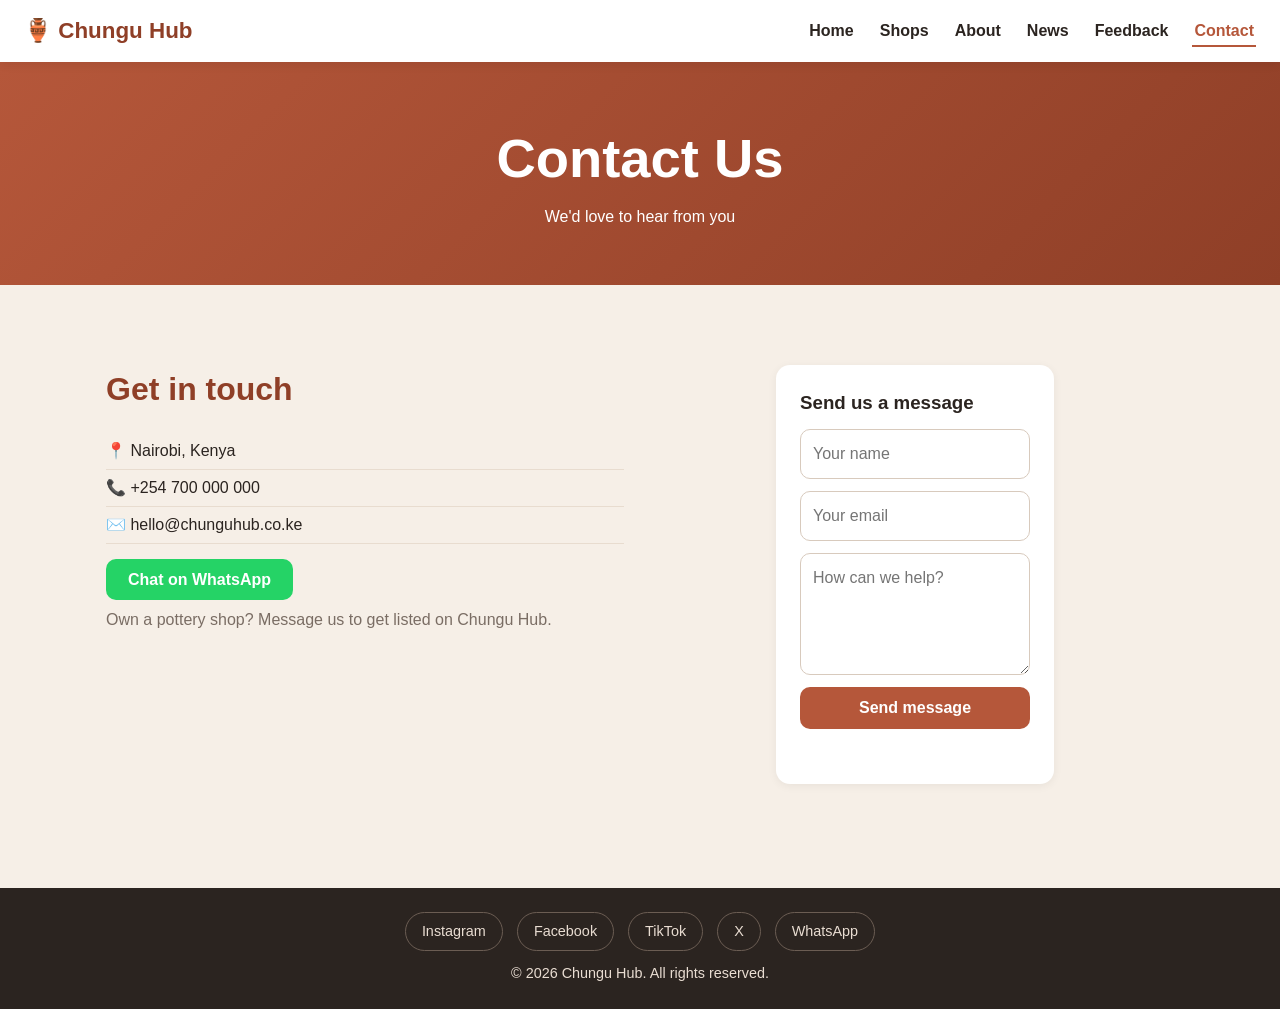
==== contact.html @ b2012869 "First version of Chungu Hub" ====
<!DOCTYPE html>
<html lang="en">
<head>
  <meta charset="UTF-8">
  <meta name="viewport" content="width=device-width, initial-scale=1.0">
  <title>Contact | Chungu Hub</title>
  <link rel="stylesheet" href="css/style.css">
</head>
<body>
  <div id="site-nav"></div>

  <header class="page-banner">
    <h1>Contact Us</h1>
    <p>We'd love to hear from you</p>
  </header>

  <section class="section">
    <div class="container contact-wrap">
      <div>
        <h2 class="section-title left">Get in touch</h2>
        <ul class="info-list">
          <li>📍 Nairobi, Kenya</li>
          <li>📞 +254 700 000 000</li>
          <li>✉️ hello@chunguhub.co.ke</li>
        </ul>
        <a class="btn btn-whatsapp" target="_blank" rel="noopener" href="https://wa.me/254700000000?text=Hello%20Chungu%20Hub">Chat on WhatsApp</a>
        <p class="note">Own a pottery shop? Message us to get listed on Chungu Hub.</p>
      </div>

      <form class="form ajax-form" action="https://formspree.io/f/YOUR_FORM_ID" method="POST">
        <h3>Send us a message</h3>
        <input type="text" name="name" placeholder="Your name" required>
        <input type="email" name="email" placeholder="Your email" required>
        <textarea name="message" rows="4" placeholder="How can we help?" required></textarea>
        <button class="btn btn-call" type="submit">Send message</button>
        <p class="form-status"></p>
      </form>
    </div>
  </section>

  <div id="site-footer"></div>
  <script src="js/layout.js"></script>
  <script src="js/pages.js"></script>
</body>
</html>
---- css/style.css ----
:root {
  --clay: #b5573a;
  --clay-dark: #8f3f27;
  --sand: #f6efe7;
  --ink: #2b2420;
  --muted: #7a6d64;
  --card: #ffffff;
  --radius: 14px;
}

* { box-sizing: border-box; margin: 0; padding: 0; }

body {
  font-family: "Segoe UI", Tahoma, sans-serif;
  background: var(--sand);
  color: var(--ink);
  line-height: 1.5;
}

a { color: inherit; text-decoration: none; }

.site-header {
  background: var(--clay);
  color: #fff;
  text-align: center;
  padding: 48px 20px;
}
.site-header h1 { font-size: 2.2rem; margin-bottom: 8px; }
.site-header.small { padding: 18px 20px; text-align: left; }
.back { font-weight: 600; }

.container { max-width: 1100px; margin: 0 auto; padding: 24px 16px 48px; }

.filters { display: flex; gap: 12px; flex-wrap: wrap; margin-bottom: 12px; }
.filters input, .filters select {
  padding: 12px 14px;
  border: 1px solid #d8cabd;
  border-radius: 10px;
  font-size: 1rem;
  background: #fff;
}
.filters input { flex: 1; min-width: 220px; }

.result-count { color: var(--muted); margin-bottom: 16px; }

.grid {
  display: grid;
  grid-template-columns: repeat(auto-fill, minmax(260px, 1fr));
  gap: 20px;
}

.card {
  background: var(--card);
  border-radius: var(--radius);
  overflow: hidden;
  box-shadow: 0 2px 10px rgba(0,0,0,0.07);
  transition: transform 0.15s, box-shadow 0.15s;
  display: block;
}
.card:hover { transform: translateY(-4px); box-shadow: 0 8px 20px rgba(0,0,0,0.12); }

.card-img, .detail-img {
  background: linear-gradient(135deg, #d98b6a, #b5573a);
  display: flex;
  align-items: center;
  justify-content: center;
  font-size: 3.5rem;
  height: 150px;
  overflow: hidden;
}
.card-img img, .detail-img img { width: 100%; height: 100%; object-fit: cover; }

.card-body { padding: 16px; }
.card-body h3 { margin-bottom: 4px; }
.area-tag {
  display: inline-block;
  background: #f1dccf;
  color: var(--clay-dark);
  font-size: 0.8rem;
  padding: 2px 10px;
  border-radius: 20px;
  margin-bottom: 8px;
}
.card-body p { color: var(--muted); font-size: 0.95rem; }

/* Shop detail page */
.detail-img { height: 260px; border-radius: var(--radius); font-size: 6rem; margin-bottom: 20px; }
.detail h2 { font-size: 1.8rem; margin-bottom: 6px; }
.detail .desc { margin: 12px 0 20px; }
.info-list { list-style: none; margin-bottom: 24px; }
.info-list li { padding: 6px 0; border-bottom: 1px solid #e8dccf; }

.actions { display: flex; gap: 12px; flex-wrap: wrap; margin-bottom: 32px; }
.btn {
  padding: 12px 22px;
  border-radius: 10px;
  font-weight: 600;
  border: none;
  cursor: pointer;
  font-size: 1rem;
}
.btn-call { background: var(--clay); color: #fff; }
.btn-whatsapp { background: #25d366; color: #fff; }
.btn-map { background: #fff; border: 1px solid var(--clay); color: var(--clay-dark); }
.btn:hover { opacity: 0.9; }

.products-title { margin-bottom: 14px; }
.product-list { display: grid; grid-template-columns: repeat(auto-fill, minmax(200px, 1fr)); gap: 14px; }
.product {
  background: #fff;
  border-radius: 12px;
  overflow: hidden;
  box-shadow: 0 2px 8px rgba(0,0,0,0.06);
}
.product-img {
  height: 170px;
  background: linear-gradient(135deg, #d98b6a, #b5573a);
  display: flex;
  align-items: center;
  justify-content: center;
  font-size: 3rem;
  overflow: hidden;
}
.product-img img { width: 100%; height: 100%; object-fit: cover; }
.product-body { padding: 14px; }
.product .price { color: var(--clay-dark); font-weight: 700; margin: 6px 0 10px; }
.product .btn { padding: 8px 14px; font-size: 0.9rem; width: 100%; }

.empty { text-align: center; padding: 40px 0; color: var(--muted); }

.site-footer { text-align: center; padding: 24px; color: var(--muted); font-size: 0.9rem; }
html { scroll-behavior: smooth; }
section[id] { scroll-margin-top: 70px; }

/* Navbar */
.navbar {
  position: sticky; top: 0; z-index: 100;
  display: flex; align-items: center; justify-content: space-between;
  background: #fff; padding: 14px 24px;
  box-shadow: 0 2px 10px rgba(0,0,0,0.08);
}
.brand { font-size: 1.4rem; font-weight: 800; color: var(--clay-dark); }
.nav-links { display: flex; gap: 22px; list-style: none; }
.nav-links a { font-weight: 600; padding: 6px 2px; }
.nav-links a:hover { color: var(--clay); }
.nav-toggle { display: none; background: none; border: none; font-size: 1.8rem; cursor: pointer; }

/* Hero slider */
.hero { position: relative; height: 480px; overflow: hidden; }
.slides, .slide { height: 100%; }
.slide {
  position: absolute; inset: 0; opacity: 0; transition: opacity 0.8s ease;
  display: flex; align-items: center; justify-content: center; text-align: center;
  color: #fff; padding: 20px;
  background-color: var(--clay-dark);
  background-image: linear-gradient(rgba(0,0,0,0.45), rgba(0,0,0,0.45)), var(--bg, none);
  background-size: cover; background-position: center;
}
.slide.active { opacity: 1; z-index: 1; }
.slide-text h1, .slide-text h2 { font-size: clamp(2.6rem, 8vw, 5rem); margin-bottom: 12px; line-height: 1.1; }
.slide-text p { font-size: 1.2rem; margin-bottom: 22px; }
.arrow {
  position: absolute; top: 50%; transform: translateY(-50%); z-index: 5;
  background: rgba(0,0,0,0.35); color: #fff; border: none;
  width: 44px; height: 44px; border-radius: 50%; font-size: 1.2rem; cursor: pointer;
}
.arrow.prev { left: 14px; } .arrow.next { right: 14px; }
.arrow:hover { background: rgba(0,0,0,0.6); }
.dots { position: absolute; bottom: 16px; left: 0; right: 0; z-index: 5; display: flex; justify-content: center; gap: 8px; }
.dots button { width: 12px; height: 12px; border-radius: 50%; border: none; background: rgba(255,255,255,0.5); cursor: pointer; }
.dots button.active { background: #fff; }

/* Sections */
.section { padding: 56px 0; }
.section.alt { background: #efe4d8; }
.section-title { text-align: center; font-size: 2rem; margin-bottom: 20px; color: var(--clay-dark); }
.section-title.left { text-align: left; }
.section-intro { max-width: 700px; margin: 0 auto 30px; text-align: center; color: var(--muted); }
.features { display: grid; grid-template-columns: repeat(auto-fit, minmax(220px, 1fr)); gap: 20px; }
.feature { background: #fff; border-radius: var(--radius); padding: 24px; text-align: center; box-shadow: 0 2px 10px rgba(0,0,0,0.06); }
.feature span { font-size: 2.2rem; }

/* News */
.news-grid { display: grid; grid-template-columns: repeat(auto-fill, minmax(260px, 1fr)); gap: 20px; }
.news-card { background: #fff; border-radius: var(--radius); padding: 20px; box-shadow: 0 2px 10px rgba(0,0,0,0.06); }
.news-card h3 { margin: 6px 0 2px; }
.news-card small { color: var(--muted); }
.news-card p { margin-top: 8px; color: var(--muted); }

/* Feedback + forms */
.testimonials { display: grid; grid-template-columns: repeat(auto-fit, minmax(260px, 1fr)); gap: 16px; margin-bottom: 32px; }
.quote { background: #fff; border-left: 5px solid var(--clay); border-radius: 10px; padding: 16px 18px; }
.quote footer { margin-top: 8px; color: var(--muted); font-size: 0.9rem; }
.form { background: #fff; border-radius: var(--radius); padding: 24px; max-width: 560px; margin: 0 auto; display: flex; flex-direction: column; gap: 12px; box-shadow: 0 2px 10px rgba(0,0,0,0.06); }
.form input, .form select, .form textarea { padding: 12px; border: 1px solid #d8cabd; border-radius: 10px; font: inherit; }
.form-status { color: var(--clay-dark); font-size: 0.95rem; min-height: 1.2em; }
.contact-wrap { display: grid; grid-template-columns: repeat(auto-fit, minmax(280px, 1fr)); gap: 32px; align-items: start; }
.note { margin-top: 16px; color: var(--muted); }

/* Footer socials */
.site-footer { background: var(--ink); color: #e9ddd2; }
.socials { display: flex; justify-content: center; flex-wrap: wrap; gap: 14px; margin-bottom: 12px; }
.socials a { padding: 8px 16px; border: 1px solid #6b5d53; border-radius: 20px; }
.socials a:hover { background: var(--clay); border-color: var(--clay); }

/* Mobile */
@media (max-width: 760px) {
  .nav-toggle { display: block; }
  .nav-links {
    display: none; position: absolute; top: 100%; left: 0; right: 0;
    background: #fff; flex-direction: column; gap: 0; padding: 8px 24px 16px;
    box-shadow: 0 8px 12px rgba(0,0,0,0.08);
  }
  .nav-links.open { display: flex; }
  .nav-links a { display: block; padding: 10px 0; }
  .hero { height: 400px; }
}
.nav-links a.active { color: var(--clay); border-bottom: 2px solid var(--clay); }

.page-banner {
  background: linear-gradient(135deg, var(--clay), var(--clay-dark));
  color: #fff;
  text-align: center;
  padding: 56px 20px;
}
.page-banner h1 { font-size: clamp(2.2rem, 6vw, 3.4rem); margin-bottom: 6px; }
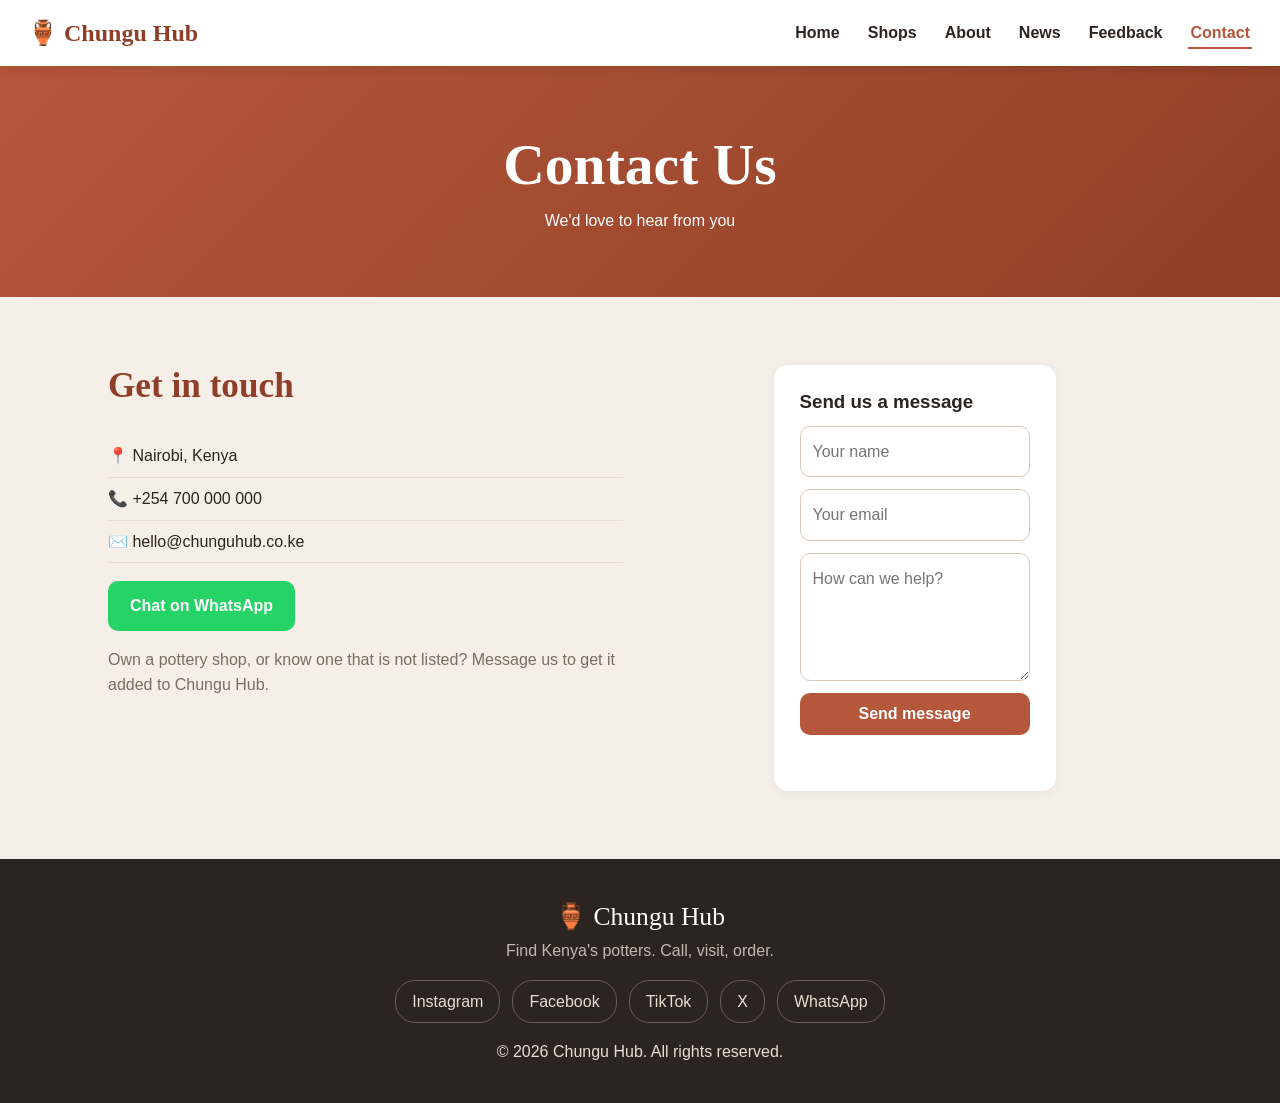
==== commit 6ae8327d: "Update project files and add new features" ====
--- a/contact.html
+++ b/contact.html
@@ -24,7 +24,7 @@
           <li>✉️ hello@chunguhub.co.ke</li>
         </ul>
         <a class="btn btn-whatsapp" target="_blank" rel="noopener" href="https://wa.me/254700000000?text=Hello%20Chungu%20Hub">Chat on WhatsApp</a>
-        <p class="note">Own a pottery shop? Message us to get listed on Chungu Hub.</p>
+        <p class="note">Own a pottery shop, or know one that is not listed? Message us to get it added to Chungu Hub.</p>
       </div>
 
       <form class="form ajax-form" action="https://formspree.io/f/YOUR_FORM_ID" method="POST">
--- a/css/style.css
+++ b/css/style.css
@@ -1,226 +1,316 @@
 :root {
   --clay: #b5573a;
   --clay-dark: #8f3f27;
+  --clay-deep: #3b1a10;
   --sand: #f6efe7;
+  --sand-2: #efe4d8;
   --ink: #2b2420;
   --muted: #7a6d64;
   --card: #ffffff;
   --radius: 14px;
+  --serif: Georgia, "Times New Roman", serif;
 }
 
 * { box-sizing: border-box; margin: 0; padding: 0; }
+html { scroll-behavior: smooth; }
 
 body {
   font-family: "Segoe UI", Tahoma, sans-serif;
   background: var(--sand);
   color: var(--ink);
-  line-height: 1.5;
+  line-height: 1.6;
 }
 
 a { color: inherit; text-decoration: none; }
-
-.site-header {
-  background: var(--clay);
-  color: #fff;
-  text-align: center;
-  padding: 48px 20px;
-}
-.site-header h1 { font-size: 2.2rem; margin-bottom: 8px; }
-.site-header.small { padding: 18px 20px; text-align: left; }
-.back { font-weight: 600; }
-
-.container { max-width: 1100px; margin: 0 auto; padding: 24px 16px 48px; }
-
-.filters { display: flex; gap: 12px; flex-wrap: wrap; margin-bottom: 12px; }
-.filters input, .filters select {
-  padding: 12px 14px;
-  border: 1px solid #d8cabd;
-  border-radius: 10px;
-  font-size: 1rem;
-  background: #fff;
-}
-.filters input { flex: 1; min-width: 220px; }
-
-.result-count { color: var(--muted); margin-bottom: 16px; }
-
-.grid {
-  display: grid;
-  grid-template-columns: repeat(auto-fill, minmax(260px, 1fr));
-  gap: 20px;
-}
-
-.card {
-  background: var(--card);
-  border-radius: var(--radius);
-  overflow: hidden;
-  box-shadow: 0 2px 10px rgba(0,0,0,0.07);
-  transition: transform 0.15s, box-shadow 0.15s;
-  display: block;
-}
-.card:hover { transform: translateY(-4px); box-shadow: 0 8px 20px rgba(0,0,0,0.12); }
-
-.card-img, .detail-img {
-  background: linear-gradient(135deg, #d98b6a, #b5573a);
-  display: flex;
-  align-items: center;
-  justify-content: center;
-  font-size: 3.5rem;
-  height: 150px;
-  overflow: hidden;
-}
-.card-img img, .detail-img img { width: 100%; height: 100%; object-fit: cover; }
-
-.card-body { padding: 16px; }
-.card-body h3 { margin-bottom: 4px; }
-.area-tag {
+h1, h2, h3 { line-height: 1.2; }
+code { background: #f1dccf; padding: 1px 6px; border-radius: 6px; font-size: 0.9em; }
+
+/* ---------- Navbar (pinned to the top) ---------- */
+#site-nav { position: sticky; top: 0; z-index: 1000; }
+.navbar {
+  display: flex; align-items: center; justify-content: space-between;
+  background: rgba(255,255,255,0.97); backdrop-filter: blur(6px);
+  padding: 14px 28px;
+  box-shadow: 0 2px 12px rgba(0,0,0,0.1);
+}
+.brand { font-family: var(--serif); font-size: 1.5rem; font-weight: 700; color: var(--clay-dark); }
+.nav-links { display: flex; gap: 24px; list-style: none; }
+.nav-links a { font-weight: 600; padding: 6px 2px; border-bottom: 2px solid transparent; }
+.nav-links a:hover { color: var(--clay); }
+.nav-links a.active { color: var(--clay); border-bottom-color: var(--clay); }
+.nav-toggle { display: none; background: none; border: none; font-size: 1.8rem; cursor: pointer; }
+
+/* ---------- Buttons ---------- */
+.btn {
   display: inline-block;
-  background: #f1dccf;
-  color: var(--clay-dark);
-  font-size: 0.8rem;
-  padding: 2px 10px;
-  border-radius: 20px;
-  margin-bottom: 8px;
-}
-.card-body p { color: var(--muted); font-size: 0.95rem; }
-
-/* Shop detail page */
-.detail-img { height: 260px; border-radius: var(--radius); font-size: 6rem; margin-bottom: 20px; }
-.detail h2 { font-size: 1.8rem; margin-bottom: 6px; }
-.detail .desc { margin: 12px 0 20px; }
-.info-list { list-style: none; margin-bottom: 24px; }
-.info-list li { padding: 6px 0; border-bottom: 1px solid #e8dccf; }
-
-.actions { display: flex; gap: 12px; flex-wrap: wrap; margin-bottom: 32px; }
-.btn {
-  padding: 12px 22px;
-  border-radius: 10px;
-  font-weight: 600;
-  border: none;
-  cursor: pointer;
-  font-size: 1rem;
-}
+  padding: 12px 22px; border-radius: 10px; border: none;
+  font-weight: 600; font-size: 1rem; font-family: inherit; cursor: pointer;
+  transition: transform 0.15s, opacity 0.15s;
+}
+.btn:hover { opacity: 0.92; transform: translateY(-1px); }
 .btn-call { background: var(--clay); color: #fff; }
 .btn-whatsapp { background: #25d366; color: #fff; }
-.btn-map { background: #fff; border: 1px solid var(--clay); color: var(--clay-dark); }
-.btn:hover { opacity: 0.9; }
-
-.products-title { margin-bottom: 14px; }
-.product-list { display: grid; grid-template-columns: repeat(auto-fill, minmax(200px, 1fr)); gap: 14px; }
-.product {
-  background: #fff;
-  border-radius: 12px;
-  overflow: hidden;
-  box-shadow: 0 2px 8px rgba(0,0,0,0.06);
-}
-.product-img {
-  height: 170px;
-  background: linear-gradient(135deg, #d98b6a, #b5573a);
-  display: flex;
-  align-items: center;
-  justify-content: center;
-  font-size: 3rem;
-  overflow: hidden;
-}
-.product-img img { width: 100%; height: 100%; object-fit: cover; }
-.product-body { padding: 14px; }
-.product .price { color: var(--clay-dark); font-weight: 700; margin: 6px 0 10px; }
-.product .btn { padding: 8px 14px; font-size: 0.9rem; width: 100%; }
-
-.empty { text-align: center; padding: 40px 0; color: var(--muted); }
-
-.site-footer { text-align: center; padding: 24px; color: var(--muted); font-size: 0.9rem; }
-html { scroll-behavior: smooth; }
-section[id] { scroll-margin-top: 70px; }
-
-/* Navbar */
-.navbar {
-  position: sticky; top: 0; z-index: 100;
-  display: flex; align-items: center; justify-content: space-between;
-  background: #fff; padding: 14px 24px;
-  box-shadow: 0 2px 10px rgba(0,0,0,0.08);
-}
-.brand { font-size: 1.4rem; font-weight: 800; color: var(--clay-dark); }
-.nav-links { display: flex; gap: 22px; list-style: none; }
-.nav-links a { font-weight: 600; padding: 6px 2px; }
-.nav-links a:hover { color: var(--clay); }
-.nav-toggle { display: none; background: none; border: none; font-size: 1.8rem; cursor: pointer; }
-
-/* Hero slider */
-.hero { position: relative; height: 480px; overflow: hidden; }
+.btn-outline { background: #fff; border: 1px solid var(--clay); color: var(--clay-dark); }
+.btn-light { background: #fff; color: var(--clay-dark); }
+.btn-ghost { background: transparent; border: 2px solid #fff; color: #fff; padding: 10px 20px; }
+.btn-google { background: #fff; border: 1px solid #d8cabd; color: var(--ink); width: 100%; }
+
+/* ---------- Hero slider ---------- */
+.hero { position: relative; height: 620px; overflow: hidden; background: var(--clay-deep); }
 .slides, .slide { height: 100%; }
 .slide {
-  position: absolute; inset: 0; opacity: 0; transition: opacity 0.8s ease;
+  position: absolute; inset: 0; opacity: 0; transition: opacity 0.9s ease;
   display: flex; align-items: center; justify-content: center; text-align: center;
-  color: #fff; padding: 20px;
-  background-color: var(--clay-dark);
-  background-image: linear-gradient(rgba(0,0,0,0.45), rgba(0,0,0,0.45)), var(--bg, none);
+  color: #fff; padding: 20px; overflow: hidden;
+}
+.slide::before {
+  content: ""; position: absolute; inset: 0;
+  background-image: linear-gradient(rgba(20,8,4,0.35), rgba(20,8,4,0.6)), var(--bg), var(--fallback);
   background-size: cover; background-position: center;
 }
 .slide.active { opacity: 1; z-index: 1; }
-.slide-text h1, .slide-text h2 { font-size: clamp(2.6rem, 8vw, 5rem); margin-bottom: 12px; line-height: 1.1; }
-.slide-text p { font-size: 1.2rem; margin-bottom: 22px; }
+.slide.active::before { animation: zoom 10s ease-out forwards; }
+@keyframes zoom { from { transform: scale(1); } to { transform: scale(1.1); } }
+.slide-text { position: relative; max-width: 820px; animation: rise 0.9s ease both; }
+.slide.active .slide-text { animation: rise 0.9s ease both; }
+@keyframes rise { from { opacity: 0; transform: translateY(24px); } to { opacity: 1; transform: none; } }
+.kicker {
+  display: inline-block; letter-spacing: 3px; text-transform: uppercase; font-size: 0.85rem;
+  border: 1px solid rgba(255,255,255,0.7); padding: 6px 14px; border-radius: 30px; margin-bottom: 18px;
+}
+.slide-text h1, .slide-text h2 {
+  font-family: var(--serif); font-size: clamp(3rem, 10vw, 6.5rem);
+  margin-bottom: 14px; text-shadow: 0 4px 20px rgba(0,0,0,0.4);
+}
+.slide-text h2 { font-size: clamp(2.4rem, 8vw, 5rem); }
+.slide-text p { font-size: clamp(1.05rem, 2.4vw, 1.4rem); margin-bottom: 26px; }
+.hero-btns { display: flex; gap: 12px; justify-content: center; flex-wrap: wrap; }
+
 .arrow {
   position: absolute; top: 50%; transform: translateY(-50%); z-index: 5;
   background: rgba(0,0,0,0.35); color: #fff; border: none;
-  width: 44px; height: 44px; border-radius: 50%; font-size: 1.2rem; cursor: pointer;
-}
-.arrow.prev { left: 14px; } .arrow.next { right: 14px; }
+  width: 48px; height: 48px; border-radius: 50%; font-size: 1.2rem; cursor: pointer;
+}
+.arrow.prev { left: 16px; } .arrow.next { right: 16px; }
 .arrow:hover { background: rgba(0,0,0,0.6); }
-.dots { position: absolute; bottom: 16px; left: 0; right: 0; z-index: 5; display: flex; justify-content: center; gap: 8px; }
-.dots button { width: 12px; height: 12px; border-radius: 50%; border: none; background: rgba(255,255,255,0.5); cursor: pointer; }
-.dots button.active { background: #fff; }
-
-/* Sections */
-.section { padding: 56px 0; }
-.section.alt { background: #efe4d8; }
-.section-title { text-align: center; font-size: 2rem; margin-bottom: 20px; color: var(--clay-dark); }
+.dots { position: absolute; bottom: 20px; left: 0; right: 0; z-index: 5; display: flex; justify-content: center; gap: 10px; }
+.dots button { width: 12px; height: 12px; border-radius: 50%; border: none; background: rgba(255,255,255,0.5); cursor: pointer; transition: width 0.3s; }
+.dots button.active { background: #fff; width: 32px; border-radius: 8px; }
+
+/* ---------- Stats ---------- */
+.stats {
+  display: grid; grid-template-columns: repeat(auto-fit, minmax(150px, 1fr));
+  background: var(--clay-dark); color: #fff; text-align: center;
+}
+.stat { padding: 26px 12px; border-right: 1px solid rgba(255,255,255,0.15); }
+.stat:last-child { border-right: none; }
+.stat strong { display: block; font-family: var(--serif); font-size: 2.2rem; }
+.stat span { opacity: 0.85; font-size: 0.95rem; }
+
+/* ---------- Layout ---------- */
+.container { max-width: 1100px; margin: 0 auto; padding: 0 18px; }
+.section { padding: 68px 0; }
+.section.alt { background: var(--sand-2); }
+.section-title { text-align: center; font-family: var(--serif); font-size: 2.2rem; margin-bottom: 28px; color: var(--clay-dark); }
 .section-title.left { text-align: left; }
-.section-intro { max-width: 700px; margin: 0 auto 30px; text-align: center; color: var(--muted); }
+.eyebrow { display: block; text-transform: uppercase; letter-spacing: 2px; font-size: 0.8rem; color: var(--clay); font-weight: 700; margin-bottom: 8px; }
+.eyebrow.center { text-align: center; }
+.display { font-family: var(--serif); font-size: clamp(1.8rem, 4vw, 2.6rem); color: var(--clay-dark); margin-bottom: 16px; }
+.split { display: grid; grid-template-columns: 1fr 1fr; gap: 44px; align-items: center; }
+.split p { margin-bottom: 14px; color: #4a3f39; }
+.split .btn { margin-top: 8px; }
+.split.reverse > :first-child { order: 0; }
+
+/* Image boxes: real photo on top, colour fallback underneath */
+.img-box {
+  border-radius: var(--radius); min-height: 280px;
+  background-image: var(--img), var(--fallback, linear-gradient(135deg,#d98b6a,#b5573a));
+  background-size: cover; background-position: center;
+  display: flex; align-items: center; justify-content: center;
+  font-size: 5rem; box-shadow: 0 10px 30px rgba(59,26,16,0.2);
+}
+.img-box.tall { min-height: 380px; }
+
+/* Categories */
+.tiles { display: grid; grid-template-columns: repeat(auto-fit, minmax(220px, 1fr)); gap: 18px; }
+.tile {
+  position: relative; border-radius: var(--radius); overflow: hidden; color: #fff;
+  min-height: 220px; padding: 22px; display: flex; flex-direction: column; justify-content: flex-end;
+  background-image: linear-gradient(transparent 20%, rgba(20,8,4,0.7)), var(--img), var(--fallback);
+  background-size: cover; background-position: center;
+  transition: transform 0.2s, box-shadow 0.2s;
+}
+.tile:hover { transform: translateY(-5px); box-shadow: 0 12px 26px rgba(0,0,0,0.25); }
+.tile-icon { font-size: 2rem; margin-bottom: auto; }
+.tile h3 { font-family: var(--serif); font-size: 1.3rem; }
+.tile p { opacity: 0.9; font-size: 0.95rem; }
+
+/* Steps */
+.steps { display: grid; grid-template-columns: repeat(auto-fit, minmax(240px, 1fr)); gap: 22px; }
+.step { background: #fff; border-radius: var(--radius); padding: 28px 24px; text-align: center; box-shadow: 0 2px 12px rgba(0,0,0,0.06); }
+.step b { display: inline-flex; width: 46px; height: 46px; border-radius: 50%; background: var(--clay); color: #fff; align-items: center; justify-content: center; font-size: 1.3rem; margin-bottom: 12px; }
+.step p { color: var(--muted); }
+
+/* Quote banner */
+.quote-banner {
+  padding: 100px 20px; text-align: center; color: #fff;
+  background-image: linear-gradient(rgba(20,8,4,0.55), rgba(20,8,4,0.7)), var(--img), var(--fallback);
+  background-size: cover; background-position: center; background-attachment: fixed;
+}
+.quote-banner blockquote { max-width: 780px; margin: 0 auto; font-family: var(--serif); font-size: clamp(1.5rem, 4vw, 2.3rem); font-style: italic; }
+
+.cta { text-align: center; max-width: 640px; }
+.cta p { color: var(--muted); margin-bottom: 20px; }
+
+/* ---------- Page banner & back buttons ---------- */
+.page-banner {
+  background: linear-gradient(135deg, var(--clay), var(--clay-dark));
+  color: #fff; text-align: center; padding: 64px 20px;
+}
+.page-banner.banner-img {
+  background-image: linear-gradient(rgba(20,8,4,0.5), rgba(20,8,4,0.6)), var(--img), var(--fallback);
+  background-size: cover; background-position: center;
+}
+.page-banner h1 { font-family: var(--serif); font-size: clamp(2.2rem, 6vw, 3.6rem); margin-bottom: 8px; }
+
+.back-btn {
+  display: inline-flex; align-items: center; gap: 6px;
+  background: #fff; border: 1px solid var(--clay); color: var(--clay-dark);
+  padding: 9px 18px; border-radius: 30px; font-weight: 600; margin-bottom: 22px;
+  transition: background 0.15s, color 0.15s;
+}
+.back-btn:hover { background: var(--clay); color: #fff; }
+.back-btn.bottom { margin: 30px 0 0; }
+
+/* ---------- Shops list ---------- */
+.filters { display: flex; gap: 12px; flex-wrap: wrap; align-items: center; margin-bottom: 12px; }
+.filters input[type="search"], .filters select {
+  padding: 12px 14px; border: 1px solid #d8cabd; border-radius: 10px; font-size: 1rem; background: #fff; font-family: inherit;
+}
+.filters input[type="search"] { flex: 1; min-width: 240px; }
+.check { display: flex; align-items: center; gap: 8px; font-weight: 600; cursor: pointer; }
+.result-count { color: var(--muted); margin-bottom: 16px; }
+
+.grid { display: grid; grid-template-columns: repeat(auto-fill, minmax(300px, 1fr)); gap: 22px; }
+.card {
+  background: var(--card); border-radius: var(--radius); overflow: hidden;
+  box-shadow: 0 2px 10px rgba(0,0,0,0.07); transition: transform 0.15s, box-shadow 0.15s;
+  display: flex; flex-direction: column;
+}
+.card:hover { transform: translateY(-5px); box-shadow: 0 10px 24px rgba(0,0,0,0.14); }
+.card-img, .detail-img, .product-img {
+  background-image: var(--img), linear-gradient(135deg, #d98b6a, #b5573a);
+  background-size: cover; background-position: center;
+  display: flex; align-items: center; justify-content: center; font-size: 3.5rem;
+}
+.card-img { height: 180px; }
+.card-body { padding: 18px; display: flex; flex-direction: column; gap: 4px; flex: 1; }
+.card-body h3 { font-family: var(--serif); font-size: 1.25rem; }
+.area-tag {
+  display: inline-block; background: #f1dccf; color: var(--clay-dark);
+  font-size: 0.8rem; padding: 2px 10px; border-radius: 20px; margin: 4px 6px 4px 0; font-weight: 600;
+}
+.area-tag.alt-tag { background: #dfe9d6; color: #3d5a2b; }
+.card-body .area-tag { align-self: flex-start; }
+.card-body .tagline { margin-top: 6px; }
+.tagline { font-weight: 600; color: var(--ink); }
+.blurb { color: var(--muted); font-size: 0.93rem; }
+.more { margin-top: auto; padding-top: 10px; color: var(--clay); font-weight: 700; }
+.empty { text-align: center; padding: 40px 0; color: var(--muted); grid-column: 1 / -1; }
+.center-note { text-align: center; margin-top: 36px; }
+
+/* ---------- Single shop page ---------- */
+.shop-page { padding-top: 28px; padding-bottom: 50px; }
+.detail-img { height: 340px; border-radius: var(--radius); font-size: 6rem; margin-bottom: 22px; }
+.detail h2 { font-family: var(--serif); font-size: 2.2rem; margin-bottom: 6px; color: var(--clay-dark); }
+.detail h3 { font-family: var(--serif); color: var(--clay-dark); margin: 22px 0 10px; font-size: 1.3rem; }
+.lead { font-size: 1.15rem; font-weight: 600; margin-top: 8px; }
+.detail-cols { display: grid; grid-template-columns: 1.4fr 1fr; gap: 36px; }
+.desc { color: #4a3f39; }
+.chips { display: flex; flex-wrap: wrap; gap: 8px; }
+.chip { background: #fff; border: 1px solid #e3d3c3; border-radius: 20px; padding: 5px 14px; font-size: 0.92rem; }
+.note-box { background: #fff7e6; border-left: 4px solid #e0a63b; padding: 12px 14px; border-radius: 8px; margin-top: 18px; font-size: 0.93rem; }
+.info-list { list-style: none; margin-bottom: 18px; }
+.info-list li { padding: 8px 0; border-bottom: 1px solid #e8dccf; }
+.actions { display: flex; gap: 10px; flex-wrap: wrap; }
+.map { width: 100%; height: 360px; border: 0; border-radius: var(--radius); box-shadow: 0 2px 10px rgba(0,0,0,0.1); }
+.product-list { display: grid; grid-template-columns: repeat(auto-fill, minmax(200px, 1fr)); gap: 14px; }
+.product { background: #fff; border-radius: 12px; overflow: hidden; box-shadow: 0 2px 8px rgba(0,0,0,0.06); }
+.product-img { height: 160px; font-size: 3rem; }
+.product-body { padding: 14px; }
+.price { color: var(--clay-dark); font-weight: 700; }
+
+/* ---------- About / features / news ---------- */
 .features { display: grid; grid-template-columns: repeat(auto-fit, minmax(220px, 1fr)); gap: 20px; }
-.feature { background: #fff; border-radius: var(--radius); padding: 24px; text-align: center; box-shadow: 0 2px 10px rgba(0,0,0,0.06); }
-.feature span { font-size: 2.2rem; }
-
-/* News */
-.news-grid { display: grid; grid-template-columns: repeat(auto-fill, minmax(260px, 1fr)); gap: 20px; }
-.news-card { background: #fff; border-radius: var(--radius); padding: 20px; box-shadow: 0 2px 10px rgba(0,0,0,0.06); }
-.news-card h3 { margin: 6px 0 2px; }
+.feature { background: #fff; border-radius: var(--radius); padding: 26px; text-align: center; box-shadow: 0 2px 10px rgba(0,0,0,0.06); }
+.feature span { font-size: 2.3rem; }
+.feature p { color: var(--muted); }
+
+.news-grid { display: grid; grid-template-columns: repeat(auto-fill, minmax(280px, 1fr)); gap: 20px; }
+.news-card { background: #fff; border-radius: var(--radius); padding: 22px; box-shadow: 0 2px 10px rgba(0,0,0,0.06); }
+.news-card h3 { margin: 8px 0 2px; font-family: var(--serif); }
 .news-card small { color: var(--muted); }
 .news-card p { margin-top: 8px; color: var(--muted); }
 
-/* Feedback + forms */
-.testimonials { display: grid; grid-template-columns: repeat(auto-fit, minmax(260px, 1fr)); gap: 16px; margin-bottom: 32px; }
-.quote { background: #fff; border-left: 5px solid var(--clay); border-radius: 10px; padding: 16px 18px; }
-.quote footer { margin-top: 8px; color: var(--muted); font-size: 0.9rem; }
-.form { background: #fff; border-radius: var(--radius); padding: 24px; max-width: 560px; margin: 0 auto; display: flex; flex-direction: column; gap: 12px; box-shadow: 0 2px 10px rgba(0,0,0,0.06); }
+/* ---------- Forms / contact ---------- */
+.form { background: #fff; border-radius: var(--radius); padding: 26px; max-width: 560px; margin: 0 auto; display: flex; flex-direction: column; gap: 12px; box-shadow: 0 2px 10px rgba(0,0,0,0.06); }
 .form input, .form select, .form textarea { padding: 12px; border: 1px solid #d8cabd; border-radius: 10px; font: inherit; }
 .form-status { color: var(--clay-dark); font-size: 0.95rem; min-height: 1.2em; }
-.contact-wrap { display: grid; grid-template-columns: repeat(auto-fit, minmax(280px, 1fr)); gap: 32px; align-items: start; }
+.contact-wrap { display: grid; grid-template-columns: repeat(auto-fit, minmax(280px, 1fr)); gap: 34px; align-items: start; }
 .note { margin-top: 16px; color: var(--muted); }
 
-/* Footer socials */
-.site-footer { background: var(--ink); color: #e9ddd2; }
-.socials { display: flex; justify-content: center; flex-wrap: wrap; gap: 14px; margin-bottom: 12px; }
+/* ---------- Feedback & login ---------- */
+.feedback-wrap { display: grid; grid-template-columns: 1.5fr 1fr; gap: 34px; align-items: start; }
+.comments { display: flex; flex-direction: column; gap: 14px; }
+.comment { background: #fff; border-radius: var(--radius); padding: 18px 20px; box-shadow: 0 2px 10px rgba(0,0,0,0.06); border-left: 5px solid var(--clay); }
+.comment-head { display: flex; align-items: center; gap: 12px; margin-bottom: 8px; }
+.avatar { width: 40px; height: 40px; border-radius: 50%; background: var(--clay); color: #fff; display: inline-flex; align-items: center; justify-content: center; font-weight: 700; flex-shrink: 0; }
+.who { display: flex; flex-direction: column; flex: 1; line-height: 1.3; }
+.who small { color: var(--muted); }
+.stars { color: #e0a63b; letter-spacing: 2px; white-space: nowrap; }
+.comment-text { color: #4a3f39; white-space: pre-wrap; word-break: break-word; }
+
+.panel { background: #fff; border-radius: var(--radius); padding: 24px; box-shadow: 0 2px 14px rgba(0,0,0,0.08); position: sticky; top: 90px; }
+.panel h3 { font-family: var(--serif); margin-bottom: 6px; color: var(--clay-dark); }
+.panel-sub { color: var(--muted); font-size: 0.93rem; margin-bottom: 14px; }
+.auth-form { display: flex; flex-direction: column; gap: 10px; }
+.auth-form input, .auth-form select, .auth-form textarea { padding: 11px; border: 1px solid #d8cabd; border-radius: 10px; font: inherit; }
+.or { text-align: center; margin: 14px 0; color: var(--muted); position: relative; }
+.or::before { content: ""; position: absolute; left: 0; right: 0; top: 50%; border-top: 1px solid #e3d3c3; }
+.or span { background: #fff; position: relative; padding: 0 10px; }
+.panel-links { display: flex; justify-content: space-between; flex-wrap: wrap; gap: 8px; margin-top: 8px; }
+.link-btn { background: none; border: none; color: var(--clay-dark); text-decoration: underline; cursor: pointer; font: inherit; font-size: 0.9rem; padding: 0; margin-top: 8px; }
+.who-row { display: flex; align-items: center; gap: 12px; margin-bottom: 14px; padding-bottom: 14px; border-bottom: 1px solid #eadfd3; }
+.who-row > div { flex: 1; display: flex; flex-direction: column; line-height: 1.3; }
+.who-row small { color: var(--muted); }
+.who-row .link-btn { margin: 0; }
+
+/* ---------- Footer ---------- */
+.site-footer { background: var(--ink); color: #e9ddd2; text-align: center; padding: 38px 18px; }
+.footer-brand { font-family: var(--serif); font-size: 1.6rem; color: #fff; }
+.footer-tag { margin-bottom: 16px; opacity: 0.8; }
+.socials { display: flex; justify-content: center; flex-wrap: wrap; gap: 12px; margin-bottom: 16px; }
 .socials a { padding: 8px 16px; border: 1px solid #6b5d53; border-radius: 20px; }
 .socials a:hover { background: var(--clay); border-color: var(--clay); }
 
-/* Mobile */
-@media (max-width: 760px) {
+/* ---------- Mobile ---------- */
+@media (max-width: 800px) {
   .nav-toggle { display: block; }
   .nav-links {
     display: none; position: absolute; top: 100%; left: 0; right: 0;
     background: #fff; flex-direction: column; gap: 0; padding: 8px 24px 16px;
-    box-shadow: 0 8px 12px rgba(0,0,0,0.08);
+    box-shadow: 0 8px 12px rgba(0,0,0,0.1);
   }
   .nav-links.open { display: flex; }
-  .nav-links a { display: block; padding: 10px 0; }
-  .hero { height: 400px; }
-}
-.nav-links a.active { color: var(--clay); border-bottom: 2px solid var(--clay); }
-
-.page-banner {
-  background: linear-gradient(135deg, var(--clay), var(--clay-dark));
-  color: #fff;
-  text-align: center;
-  padding: 56px 20px;
-}
-.page-banner h1 { font-size: clamp(2.2rem, 6vw, 3.4rem); margin-bottom: 6px; }+  .nav-links a { display: block; padding: 10px 0; border-bottom: none; }
+  .hero { height: 520px; }
+  .split, .detail-cols, .feedback-wrap { grid-template-columns: 1fr; }
+  .split.reverse > :first-child { order: 2; }
+  .img-box.tall { min-height: 260px; }
+  .panel { position: static; }
+  .quote-banner { background-attachment: scroll; }
+  .detail-img { height: 240px; }
+  .stat { border-right: none; border-bottom: 1px solid rgba(255,255,255,0.15); }
+}
+/* Hide the 🏺 placeholder once a real photo has loaded */
+.has-photo > span { display: none; }
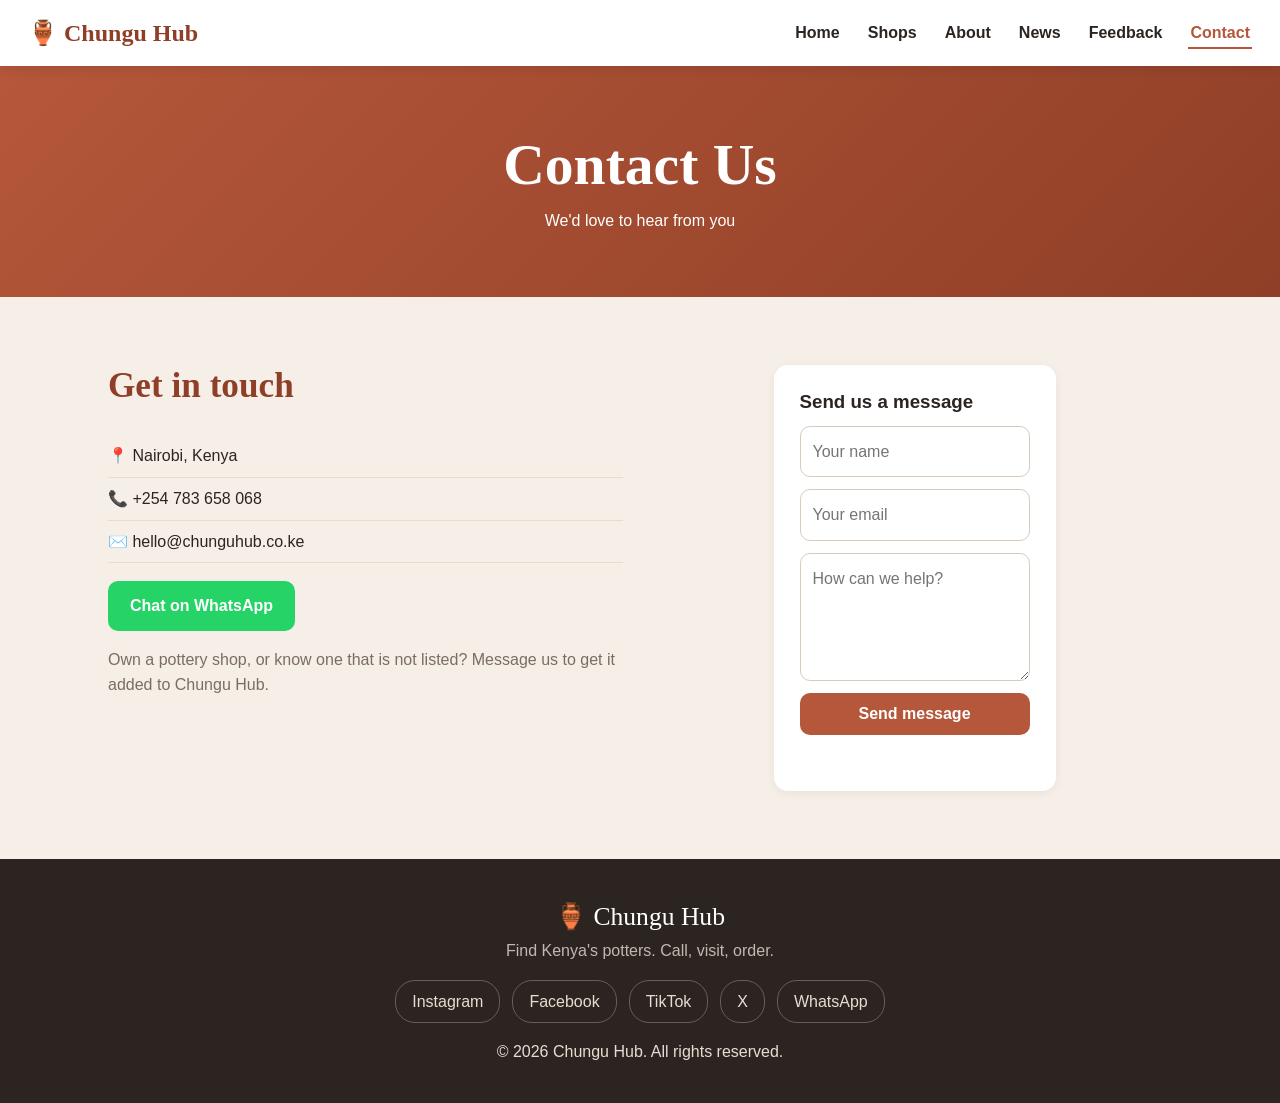
==== commit 008c0160: "update contact" ====
--- a/contact.html
+++ b/contact.html
@@ -20,14 +20,14 @@
         <h2 class="section-title left">Get in touch</h2>
         <ul class="info-list">
           <li>📍 Nairobi, Kenya</li>
-          <li>📞 +254 700 000 000</li>
+          <li>📞 +254 783 658 068</li>
           <li>✉️ hello@chunguhub.co.ke</li>
         </ul>
-        <a class="btn btn-whatsapp" target="_blank" rel="noopener" href="https://wa.me/254700000000?text=Hello%20Chungu%20Hub">Chat on WhatsApp</a>
+        <a class="btn btn-whatsapp" target="_blank" rel="noopener" href="https://wa.me/254783658068?text=Hello%20Chungu%20Hub">Chat on WhatsApp</a>
         <p class="note">Own a pottery shop, or know one that is not listed? Message us to get it added to Chungu Hub.</p>
       </div>
 
-      <form class="form ajax-form" action="https://formspree.io/f/YOUR_FORM_ID" method="POST">
+      <form class="form ajax-form" action="https://formspree.io/f/moeedbvb" method="POST">
         <h3>Send us a message</h3>
         <input type="text" name="name" placeholder="Your name" required>
         <input type="email" name="email" placeholder="Your email" required>
